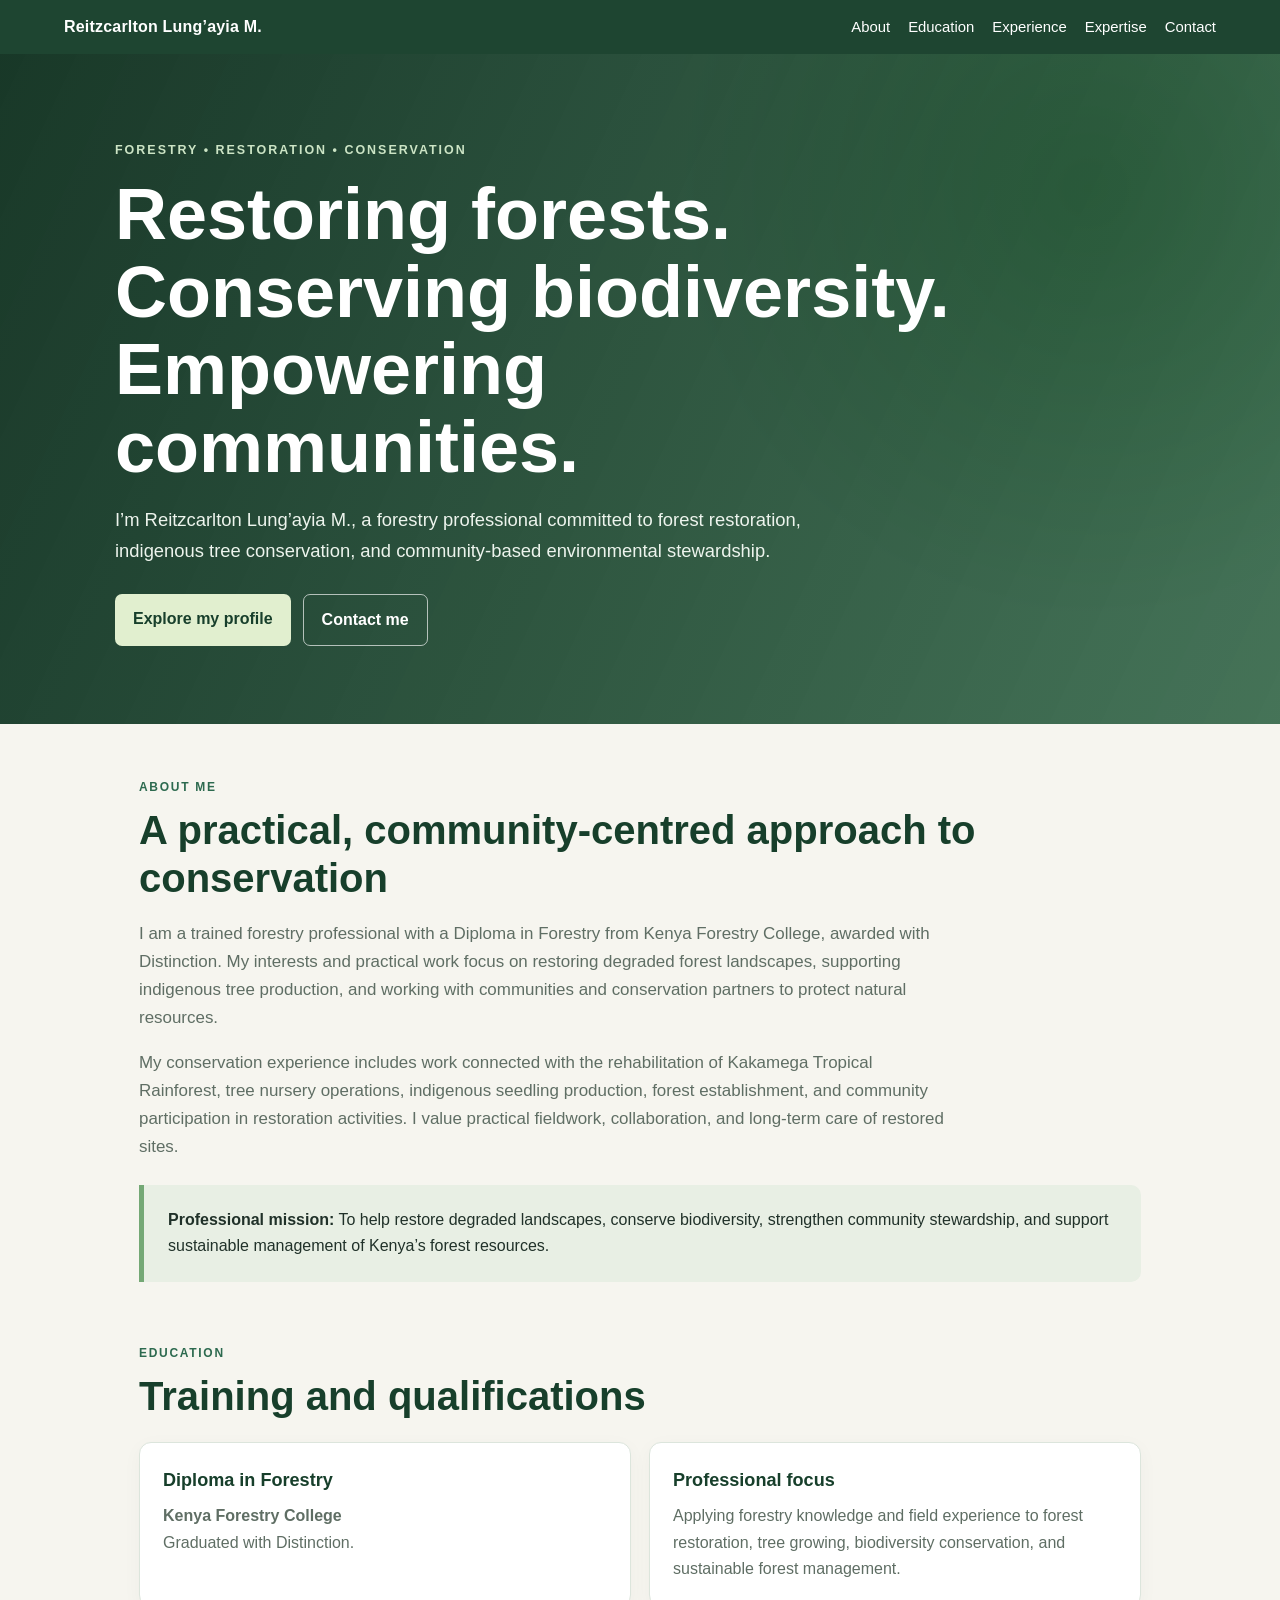
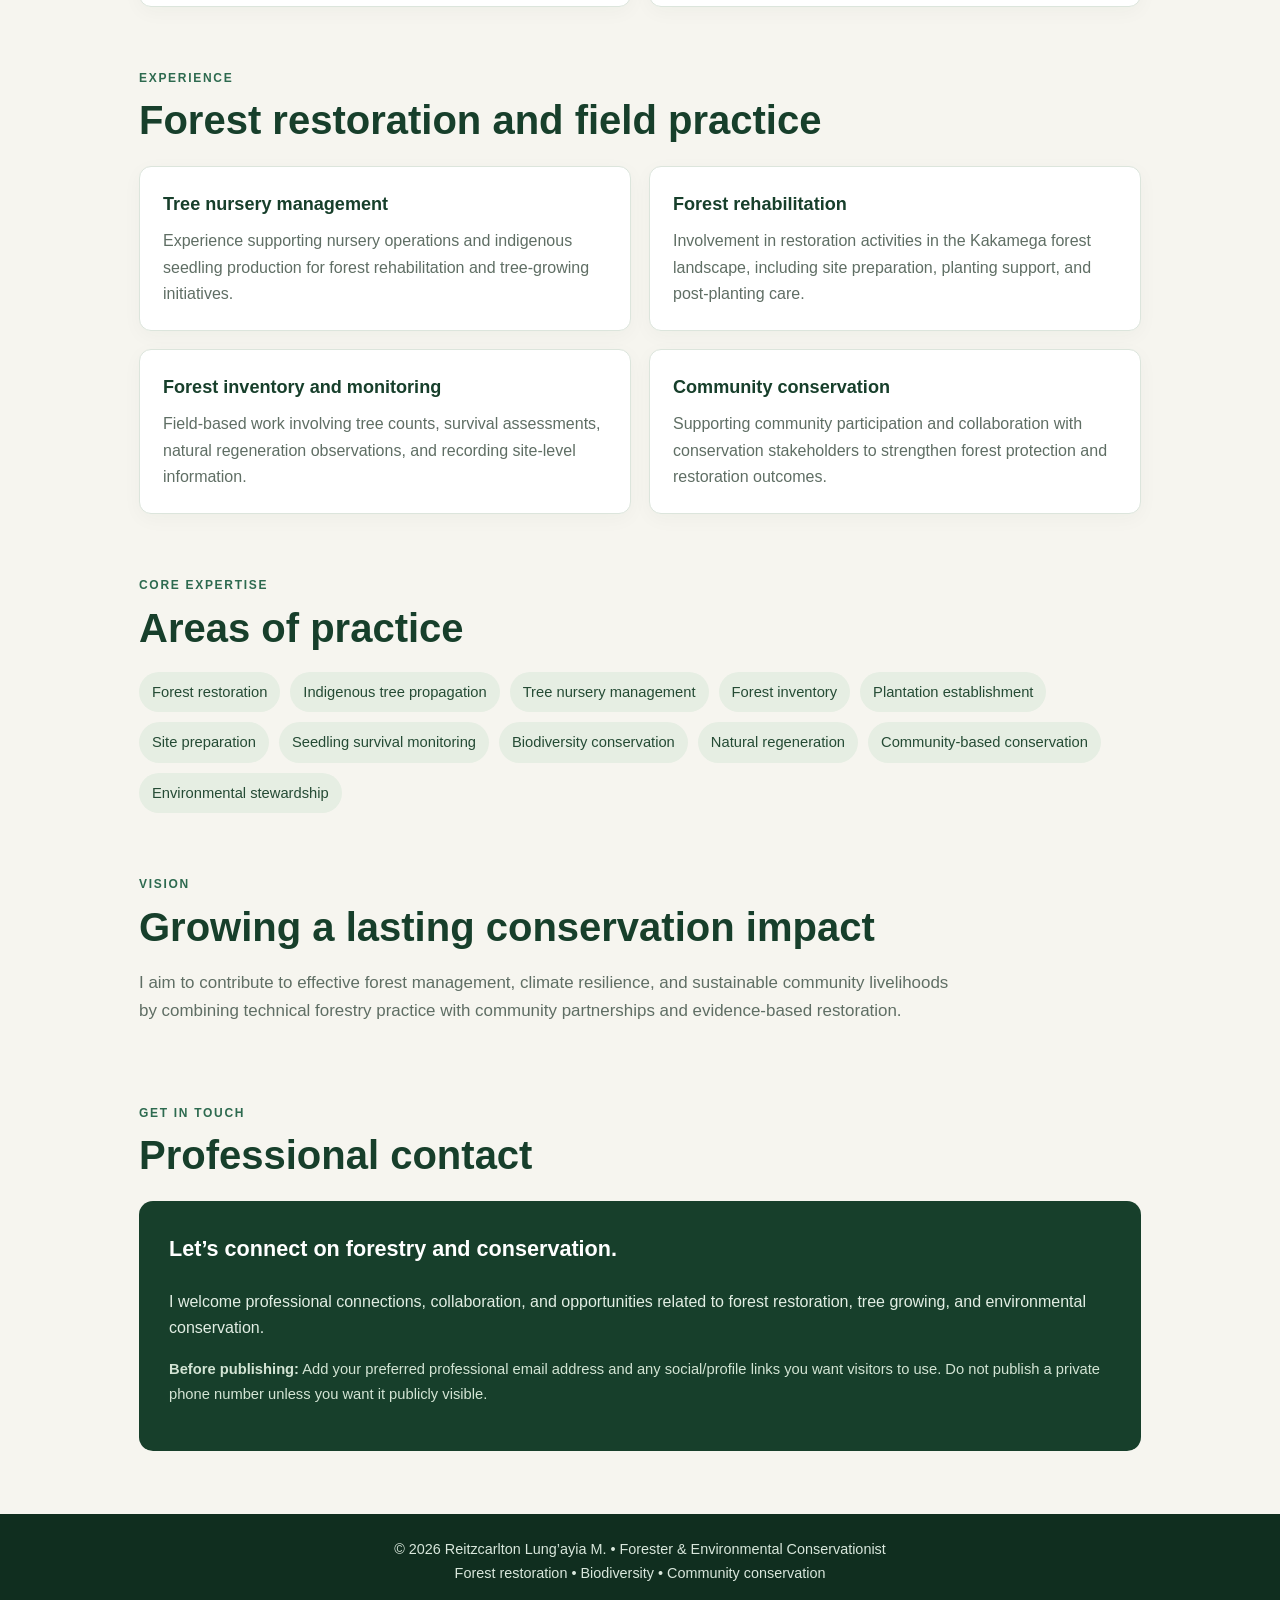
==== index.html @ 5422c167 "Add files via upload" ====
<!DOCTYPE html>
<html lang="en">
<head>
  <meta charset="UTF-8">
  <meta name="viewport" content="width=device-width, initial-scale=1.0">
  <meta name="description" content="Professional portfolio of Reitzcarlton Lung’ayia M., Forester and Environmental Conservationist focused on forest restoration, indigenous trees, and community conservation.">
  <title>Reitzcarlton Lung’ayia M. | Forester & Environmental Conservationist</title>
  <style>
    :root {
      --forest: #173f2b;
      --green: #2d6a4f;
      --leaf: #74a875;
      --cream: #f6f5ef;
      --paper: #ffffff;
      --ink: #203129;
      --muted: #5f6e64;
      --line: #dce5dc;
    }
    * { box-sizing: border-box; }
    html { scroll-behavior: smooth; }
    body {
      margin: 0;
      color: var(--ink);
      background: var(--cream);
      font-family: Arial, Helvetica, sans-serif;
      line-height: 1.65;
    }
    a { color: inherit; }
    .topbar {
      position: sticky; top: 0; z-index: 10;
      background: rgba(23, 63, 43, .97);
      color: white; padding: 14px 5%;
      display: flex; justify-content: space-between; align-items: center; gap: 18px;
    }
    .brand { font-weight: 700; letter-spacing: .2px; }
    nav { display: flex; gap: 18px; flex-wrap: wrap; }
    nav a { color: white; text-decoration: none; font-size: .93rem; }
    nav a:hover { text-decoration: underline; }
    .hero {
      color: white;
      padding: 86px 7% 78px;
      background:
        linear-gradient(115deg, rgba(15,48,32,.96), rgba(35,91,59,.84)),
        radial-gradient(circle at 85% 20%, #7ca66a, transparent 35%);
    }
    .hero-inner { max-width: 1050px; margin: auto; }
    .eyebrow { color: #cce4c5; text-transform: uppercase; letter-spacing: 2px; font-size: .78rem; font-weight: 700; }
    h1 { font-size: clamp(2.4rem, 6vw, 4.5rem); line-height: 1.08; margin: 15px 0; max-width: 850px; }
    .hero p { max-width: 730px; font-size: 1.15rem; color: #edf4ed; }
    .buttons { display: flex; flex-wrap: wrap; gap: 12px; margin-top: 28px; }
    .button { display: inline-block; padding: 12px 18px; border-radius: 7px; font-weight: 700; text-decoration: none; }
    .button.primary { background: #e1efcf; color: var(--forest); }
    .button.secondary { border: 1px solid rgba(255,255,255,.65); color: white; }
    main { max-width: 1050px; margin: auto; padding: 0 24px 55px; }
    section { padding: 54px 0 8px; scroll-margin-top: 75px; }
    .section-label { color: var(--green); text-transform: uppercase; letter-spacing: 1.7px; font-size: .75rem; font-weight: 800; }
    h2 { font-size: clamp(1.8rem, 4vw, 2.5rem); line-height: 1.2; margin: 8px 0 18px; color: var(--forest); }
    .intro { max-width: 820px; color: var(--muted); font-size: 1.06rem; }
    .grid { display: grid; grid-template-columns: repeat(2, minmax(0, 1fr)); gap: 18px; margin-top: 22px; }
    .card { background: var(--paper); border: 1px solid var(--line); border-radius: 12px; padding: 23px; box-shadow: 0 5px 20px rgba(24, 58, 39, .035); }
    .card h3 { color: var(--forest); margin: 0 0 8px; font-size: 1.13rem; }
    .card p { margin: 0; color: var(--muted); }
    .pill-list { display: flex; flex-wrap: wrap; gap: 10px; margin-top: 20px; }
    .pill { background: #e6eee3; color: #254b35; border-radius: 100px; padding: 8px 13px; font-size: .92rem; }
    .highlight { background: #e8efe4; border-left: 5px solid var(--leaf); padding: 22px 24px; border-radius: 0 10px 10px 0; margin-top: 24px; }
    .highlight p { margin: 0; }
    .contact-box { background: var(--forest); color: white; padding: 30px; border-radius: 14px; margin-top: 22px; }
    .contact-box h3 { margin-top: 0; font-size: 1.35rem; }
    .contact-box p { color: #e2eee4; }
    .contact-note { font-size: .92rem; color: #d3e4d4 !important; }
    footer { background: #102e1f; color: #d9e7dc; padding: 24px 5%; text-align: center; font-size: .9rem; }
    @media (max-width: 680px) {
      .topbar { align-items: flex-start; flex-direction: column; }
      nav { gap: 12px; }
      .hero { padding: 62px 6% 58px; }
      main { padding-left: 19px; padding-right: 19px; }
      .grid { grid-template-columns: 1fr; }
    }
  </style>
</head>
<body>
  <header class="topbar">
    <div class="brand">Reitzcarlton Lung’ayia M.</div>
    <nav aria-label="Main navigation">
      <a href="#about">About</a>
      <a href="#education">Education</a>
      <a href="#experience">Experience</a>
      <a href="#skills">Expertise</a>
      <a href="#contact">Contact</a>
    </nav>
  </header>

  <section class="hero">
    <div class="hero-inner">
      <div class="eyebrow">Forestry • Restoration • Conservation</div>
      <h1>Restoring forests.<br>Conserving biodiversity.<br>Empowering communities.</h1>
      <p>I’m Reitzcarlton Lung’ayia M., a forestry professional committed to forest restoration, indigenous tree conservation, and community-based environmental stewardship.</p>
      <div class="buttons">
        <a class="button primary" href="#about">Explore my profile</a>
        <a class="button secondary" href="#contact">Contact me</a>
      </div>
    </div>
  </section>

  <main>
    <section id="about">
      <div class="section-label">About me</div>
      <h2>A practical, community-centred approach to conservation</h2>
      <p class="intro">I am a trained forestry professional with a Diploma in Forestry from Kenya Forestry College, awarded with Distinction. My interests and practical work focus on restoring degraded forest landscapes, supporting indigenous tree production, and working with communities and conservation partners to protect natural resources.</p>
      <p class="intro">My conservation experience includes work connected with the rehabilitation of Kakamega Tropical Rainforest, tree nursery operations, indigenous seedling production, forest establishment, and community participation in restoration activities. I value practical fieldwork, collaboration, and long-term care of restored sites.</p>
      <div class="highlight">
        <p><strong>Professional mission:</strong> To help restore degraded landscapes, conserve biodiversity, strengthen community stewardship, and support sustainable management of Kenya’s forest resources.</p>
      </div>
    </section>

    <section id="education">
      <div class="section-label">Education</div>
      <h2>Training and qualifications</h2>
      <div class="grid">
        <article class="card">
          <h3>Diploma in Forestry</h3>
          <p><strong>Kenya Forestry College</strong><br>Graduated with Distinction.</p>
        </article>
        <article class="card">
          <h3>Professional focus</h3>
          <p>Applying forestry knowledge and field experience to forest restoration, tree growing, biodiversity conservation, and sustainable forest management.</p>
        </article>
      </div>
    </section>

    <section id="experience">
      <div class="section-label">Experience</div>
      <h2>Forest restoration and field practice</h2>
      <div class="grid">
        <article class="card">
          <h3>Tree nursery management</h3>
          <p>Experience supporting nursery operations and indigenous seedling production for forest rehabilitation and tree-growing initiatives.</p>
        </article>
        <article class="card">
          <h3>Forest rehabilitation</h3>
          <p>Involvement in restoration activities in the Kakamega forest landscape, including site preparation, planting support, and post-planting care.</p>
        </article>
        <article class="card">
          <h3>Forest inventory and monitoring</h3>
          <p>Field-based work involving tree counts, survival assessments, natural regeneration observations, and recording site-level information.</p>
        </article>
        <article class="card">
          <h3>Community conservation</h3>
          <p>Supporting community participation and collaboration with conservation stakeholders to strengthen forest protection and restoration outcomes.</p>
        </article>
      </div>
    </section>

    <section id="skills">
      <div class="section-label">Core expertise</div>
      <h2>Areas of practice</h2>
      <div class="pill-list">
        <span class="pill">Forest restoration</span>
        <span class="pill">Indigenous tree propagation</span>
        <span class="pill">Tree nursery management</span>
        <span class="pill">Forest inventory</span>
        <span class="pill">Plantation establishment</span>
        <span class="pill">Site preparation</span>
        <span class="pill">Seedling survival monitoring</span>
        <span class="pill">Biodiversity conservation</span>
        <span class="pill">Natural regeneration</span>
        <span class="pill">Community-based conservation</span>
        <span class="pill">Environmental stewardship</span>
      </div>
    </section>

    <section id="vision">
      <div class="section-label">Vision</div>
      <h2>Growing a lasting conservation impact</h2>
      <p class="intro">I aim to contribute to effective forest management, climate resilience, and sustainable community livelihoods by combining technical forestry practice with community partnerships and evidence-based restoration.</p>
    </section>

    <section id="contact">
      <div class="section-label">Get in touch</div>
      <h2>Professional contact</h2>
      <div class="contact-box">
        <h3>Let’s connect on forestry and conservation.</h3>
        <p>I welcome professional connections, collaboration, and opportunities related to forest restoration, tree growing, and environmental conservation.</p>
        <p class="contact-note"><strong>Before publishing:</strong> Add your preferred professional email address and any social/profile links you want visitors to use. Do not publish a private phone number unless you want it publicly visible.</p>
        <!-- To add your email, replace the placeholder below with: <a href="mailto:you@example.com">you@example.com</a> -->
      </div>
    </section>
  </main>

  <footer>
    <div>© <span id="year"></span> Reitzcarlton Lung’ayia M. • Forester & Environmental Conservationist</div>
    <div>Forest restoration • Biodiversity • Community conservation</div>
  </footer>
  <script>document.getElementById('year').textContent = new Date().getFullYear();</script>
</body>
</html>
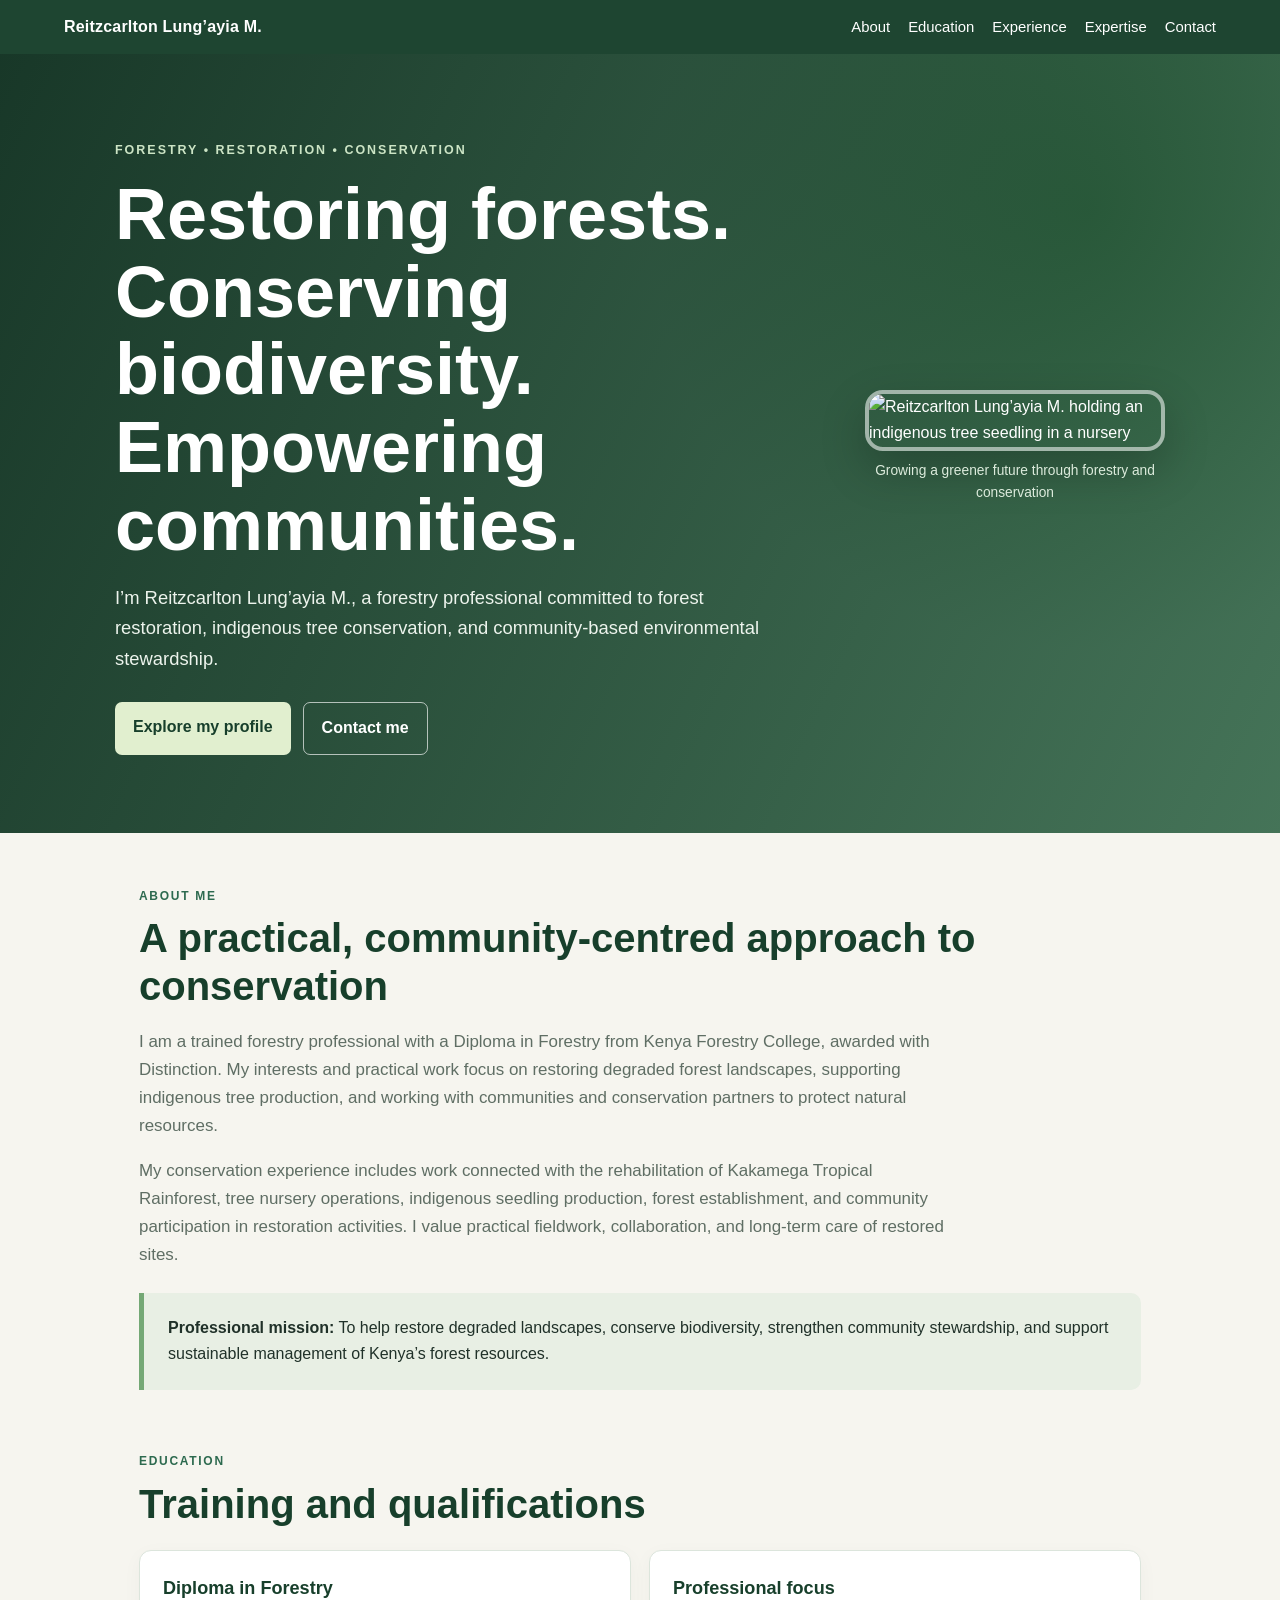
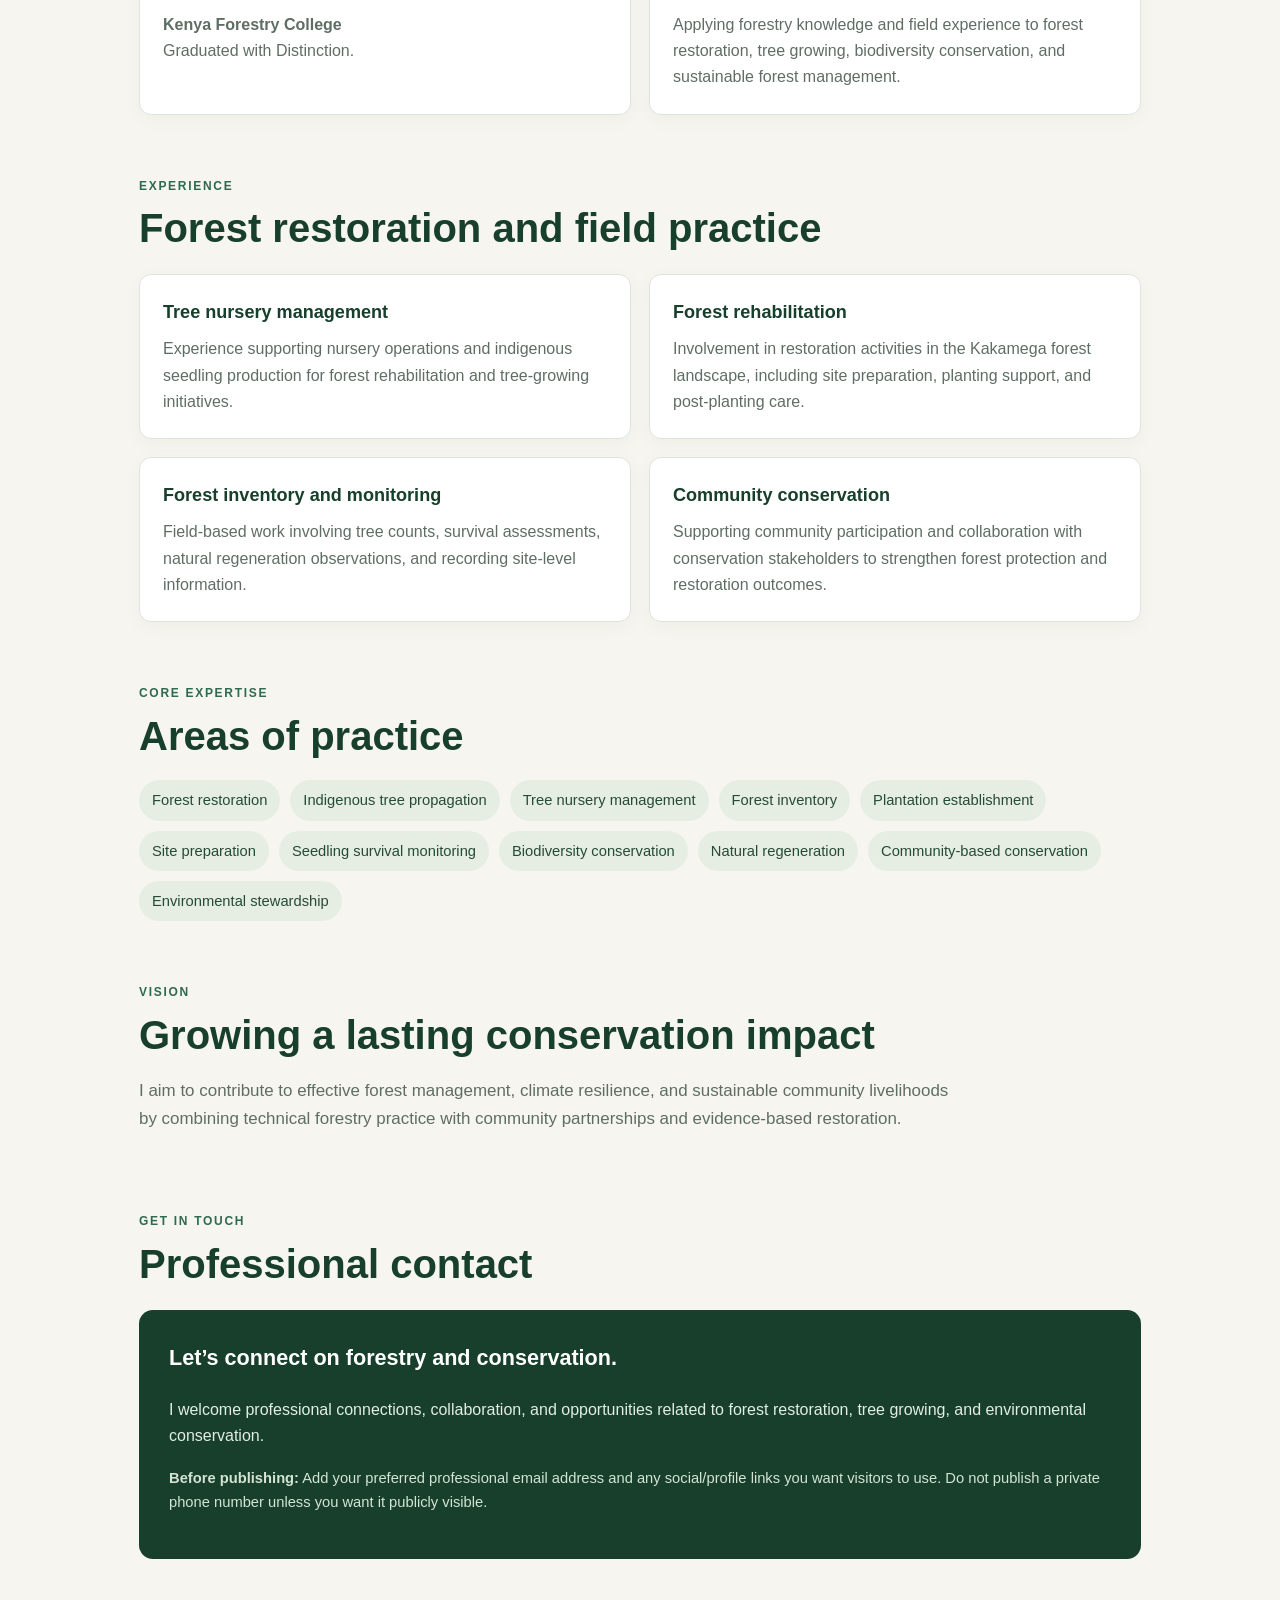
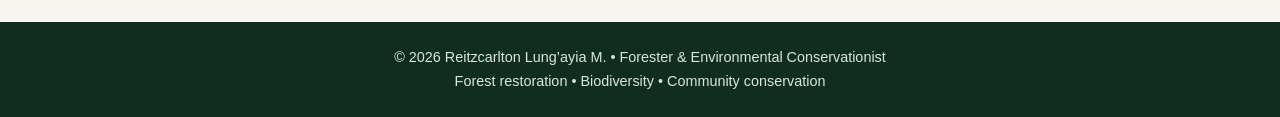
==== commit d3624e38: "Add files via upload" ====
--- a/index.html
+++ b/index.html
@@ -43,7 +43,10 @@
         linear-gradient(115deg, rgba(15,48,32,.96), rgba(35,91,59,.84)),
         radial-gradient(circle at 85% 20%, #7ca66a, transparent 35%);
     }
-    .hero-inner { max-width: 1050px; margin: auto; }
+    .hero-inner { max-width: 1050px; margin: auto; display: grid; grid-template-columns: minmax(0, 1.55fr) minmax(220px, .75fr); gap: 36px; align-items: center; }
+    .portrait-wrap { justify-self: end; width: min(100%, 300px); }
+    .portrait { width: 100%; aspect-ratio: 4 / 5; object-fit: cover; object-position: center 30%; border-radius: 18px; border: 4px solid rgba(255,255,255,.55); box-shadow: 0 18px 45px rgba(0,0,0,.22); }
+    .portrait-caption { color: #dcebdc; font-size: .86rem; margin-top: 9px; text-align: center; }
     .eyebrow { color: #cce4c5; text-transform: uppercase; letter-spacing: 2px; font-size: .78rem; font-weight: 700; }
     h1 { font-size: clamp(2.4rem, 6vw, 4.5rem); line-height: 1.08; margin: 15px 0; max-width: 850px; }
     .hero p { max-width: 730px; font-size: 1.15rem; color: #edf4ed; }
@@ -72,7 +75,9 @@
     @media (max-width: 680px) {
       .topbar { align-items: flex-start; flex-direction: column; }
       nav { gap: 12px; }
-      .hero { padding: 62px 6% 58px; }
+      .hero { padding: 48px 6% 52px; }
+      .hero-inner { grid-template-columns: 1fr; gap: 26px; }
+      .portrait-wrap { justify-self: start; width: min(70%, 250px); }
       main { padding-left: 19px; padding-right: 19px; }
       .grid { grid-template-columns: 1fr; }
     }
@@ -92,12 +97,18 @@
 
   <section class="hero">
     <div class="hero-inner">
-      <div class="eyebrow">Forestry • Restoration • Conservation</div>
-      <h1>Restoring forests.<br>Conserving biodiversity.<br>Empowering communities.</h1>
-      <p>I’m Reitzcarlton Lung’ayia M., a forestry professional committed to forest restoration, indigenous tree conservation, and community-based environmental stewardship.</p>
-      <div class="buttons">
-        <a class="button primary" href="#about">Explore my profile</a>
-        <a class="button secondary" href="#contact">Contact me</a>
+      <div class="hero-copy">
+        <div class="eyebrow">Forestry • Restoration • Conservation</div>
+        <h1>Restoring forests.<br>Conserving biodiversity.<br>Empowering communities.</h1>
+        <p>I’m Reitzcarlton Lung’ayia M., a forestry professional committed to forest restoration, indigenous tree conservation, and community-based environmental stewardship.</p>
+        <div class="buttons">
+          <a class="button primary" href="#about">Explore my profile</a>
+          <a class="button secondary" href="#contact">Contact me</a>
+        </div>
+      </div>
+      <div class="portrait-wrap">
+        <img class="portrait" src="images/profile.jpg" alt="Reitzcarlton Lung’ayia M. holding an indigenous tree seedling in a nursery">
+        <div class="portrait-caption">Growing a greener future through forestry and conservation</div>
       </div>
     </div>
   </section>
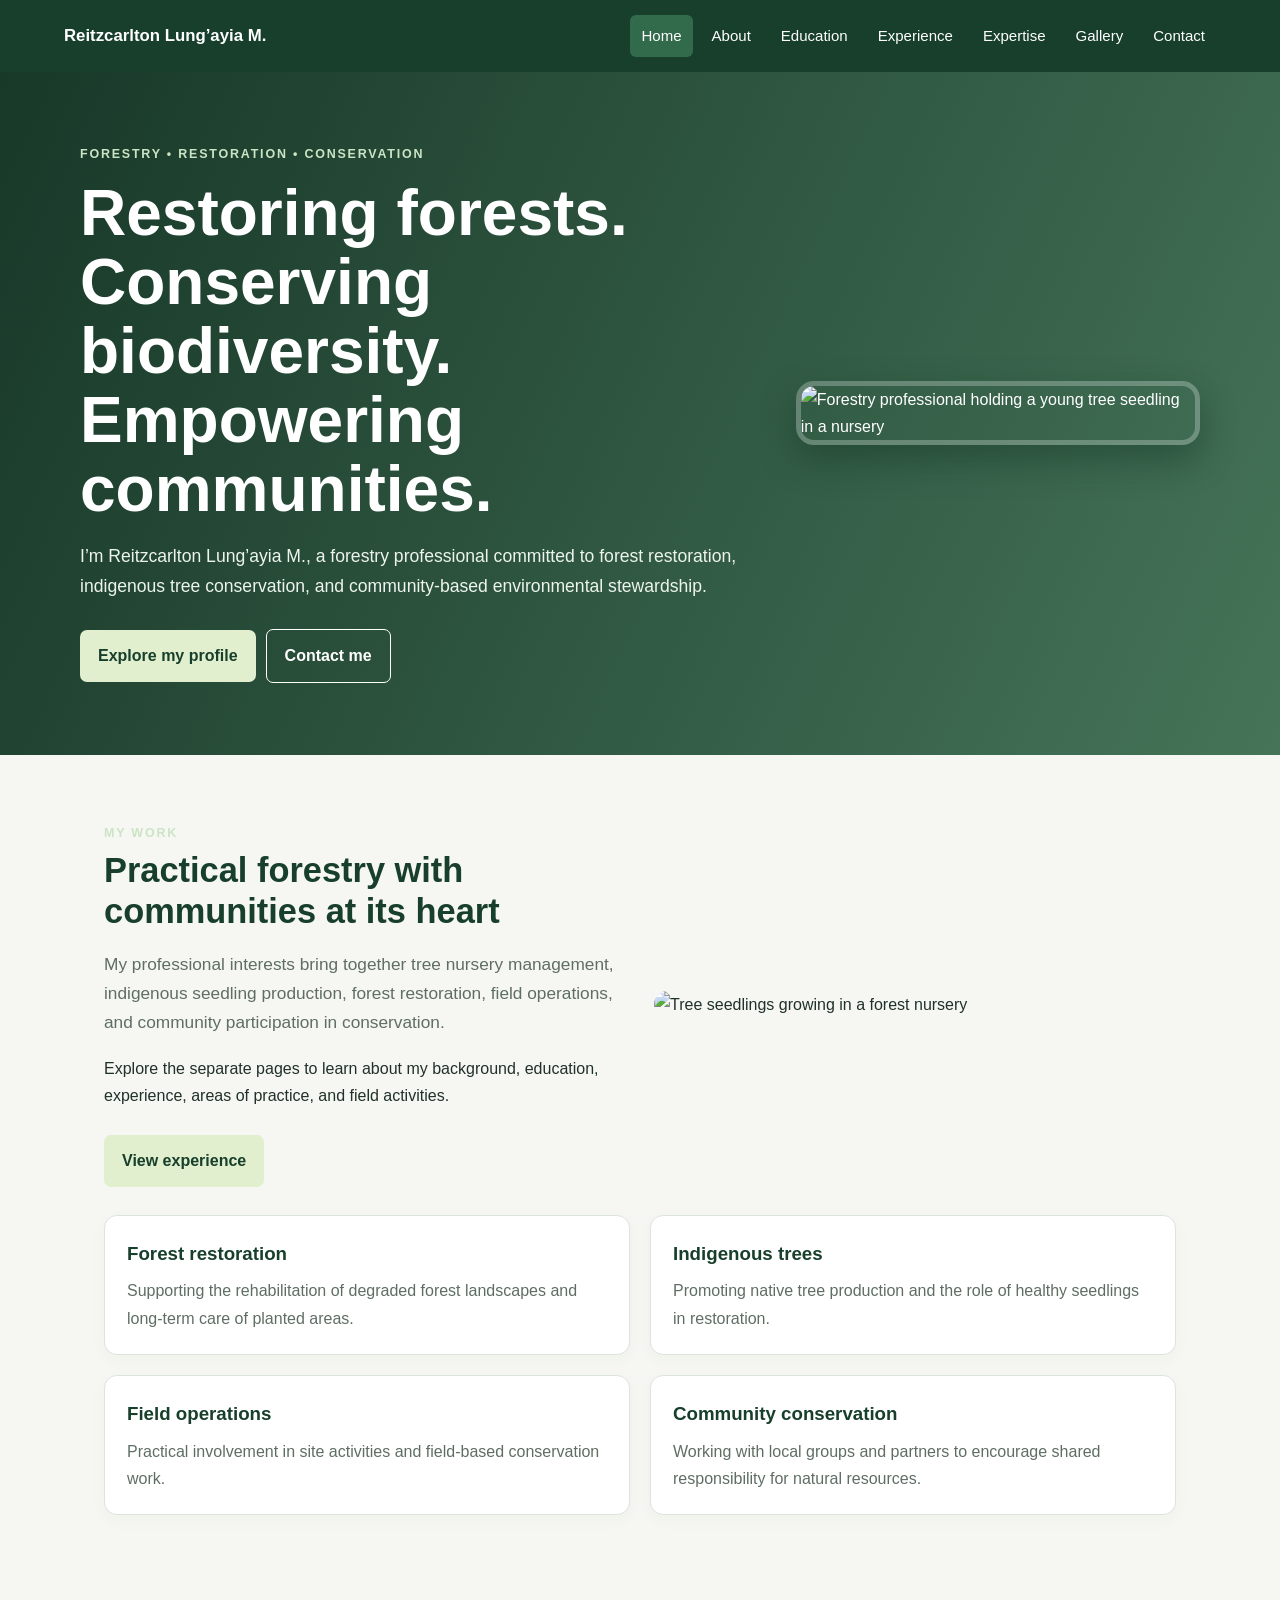
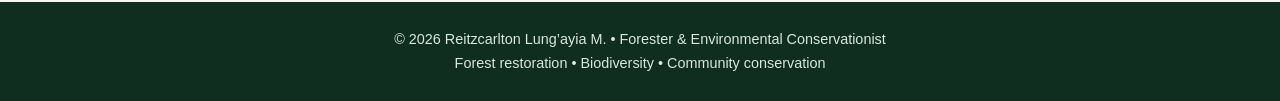
==== commit 3ea5b065: "Add files via upload" ====
--- a/index.html
+++ b/index.html
@@ -1,207 +1 @@
-<!DOCTYPE html>
-<html lang="en">
-<head>
-  <meta charset="UTF-8">
-  <meta name="viewport" content="width=device-width, initial-scale=1.0">
-  <meta name="description" content="Professional portfolio of Reitzcarlton Lung’ayia M., Forester and Environmental Conservationist focused on forest restoration, indigenous trees, and community conservation.">
-  <title>Reitzcarlton Lung’ayia M. | Forester & Environmental Conservationist</title>
-  <style>
-    :root {
-      --forest: #173f2b;
-      --green: #2d6a4f;
-      --leaf: #74a875;
-      --cream: #f6f5ef;
-      --paper: #ffffff;
-      --ink: #203129;
-      --muted: #5f6e64;
-      --line: #dce5dc;
-    }
-    * { box-sizing: border-box; }
-    html { scroll-behavior: smooth; }
-    body {
-      margin: 0;
-      color: var(--ink);
-      background: var(--cream);
-      font-family: Arial, Helvetica, sans-serif;
-      line-height: 1.65;
-    }
-    a { color: inherit; }
-    .topbar {
-      position: sticky; top: 0; z-index: 10;
-      background: rgba(23, 63, 43, .97);
-      color: white; padding: 14px 5%;
-      display: flex; justify-content: space-between; align-items: center; gap: 18px;
-    }
-    .brand { font-weight: 700; letter-spacing: .2px; }
-    nav { display: flex; gap: 18px; flex-wrap: wrap; }
-    nav a { color: white; text-decoration: none; font-size: .93rem; }
-    nav a:hover { text-decoration: underline; }
-    .hero {
-      color: white;
-      padding: 86px 7% 78px;
-      background:
-        linear-gradient(115deg, rgba(15,48,32,.96), rgba(35,91,59,.84)),
-        radial-gradient(circle at 85% 20%, #7ca66a, transparent 35%);
-    }
-    .hero-inner { max-width: 1050px; margin: auto; display: grid; grid-template-columns: minmax(0, 1.55fr) minmax(220px, .75fr); gap: 36px; align-items: center; }
-    .portrait-wrap { justify-self: end; width: min(100%, 300px); }
-    .portrait { width: 100%; aspect-ratio: 4 / 5; object-fit: cover; object-position: center 30%; border-radius: 18px; border: 4px solid rgba(255,255,255,.55); box-shadow: 0 18px 45px rgba(0,0,0,.22); }
-    .portrait-caption { color: #dcebdc; font-size: .86rem; margin-top: 9px; text-align: center; }
-    .eyebrow { color: #cce4c5; text-transform: uppercase; letter-spacing: 2px; font-size: .78rem; font-weight: 700; }
-    h1 { font-size: clamp(2.4rem, 6vw, 4.5rem); line-height: 1.08; margin: 15px 0; max-width: 850px; }
-    .hero p { max-width: 730px; font-size: 1.15rem; color: #edf4ed; }
-    .buttons { display: flex; flex-wrap: wrap; gap: 12px; margin-top: 28px; }
-    .button { display: inline-block; padding: 12px 18px; border-radius: 7px; font-weight: 700; text-decoration: none; }
-    .button.primary { background: #e1efcf; color: var(--forest); }
-    .button.secondary { border: 1px solid rgba(255,255,255,.65); color: white; }
-    main { max-width: 1050px; margin: auto; padding: 0 24px 55px; }
-    section { padding: 54px 0 8px; scroll-margin-top: 75px; }
-    .section-label { color: var(--green); text-transform: uppercase; letter-spacing: 1.7px; font-size: .75rem; font-weight: 800; }
-    h2 { font-size: clamp(1.8rem, 4vw, 2.5rem); line-height: 1.2; margin: 8px 0 18px; color: var(--forest); }
-    .intro { max-width: 820px; color: var(--muted); font-size: 1.06rem; }
-    .grid { display: grid; grid-template-columns: repeat(2, minmax(0, 1fr)); gap: 18px; margin-top: 22px; }
-    .card { background: var(--paper); border: 1px solid var(--line); border-radius: 12px; padding: 23px; box-shadow: 0 5px 20px rgba(24, 58, 39, .035); }
-    .card h3 { color: var(--forest); margin: 0 0 8px; font-size: 1.13rem; }
-    .card p { margin: 0; color: var(--muted); }
-    .pill-list { display: flex; flex-wrap: wrap; gap: 10px; margin-top: 20px; }
-    .pill { background: #e6eee3; color: #254b35; border-radius: 100px; padding: 8px 13px; font-size: .92rem; }
-    .highlight { background: #e8efe4; border-left: 5px solid var(--leaf); padding: 22px 24px; border-radius: 0 10px 10px 0; margin-top: 24px; }
-    .highlight p { margin: 0; }
-    .contact-box { background: var(--forest); color: white; padding: 30px; border-radius: 14px; margin-top: 22px; }
-    .contact-box h3 { margin-top: 0; font-size: 1.35rem; }
-    .contact-box p { color: #e2eee4; }
-    .contact-note { font-size: .92rem; color: #d3e4d4 !important; }
-    footer { background: #102e1f; color: #d9e7dc; padding: 24px 5%; text-align: center; font-size: .9rem; }
-    @media (max-width: 680px) {
-      .topbar { align-items: flex-start; flex-direction: column; }
-      nav { gap: 12px; }
-      .hero { padding: 48px 6% 52px; }
-      .hero-inner { grid-template-columns: 1fr; gap: 26px; }
-      .portrait-wrap { justify-self: start; width: min(70%, 250px); }
-      main { padding-left: 19px; padding-right: 19px; }
-      .grid { grid-template-columns: 1fr; }
-    }
-  </style>
-</head>
-<body>
-  <header class="topbar">
-    <div class="brand">Reitzcarlton Lung’ayia M.</div>
-    <nav aria-label="Main navigation">
-      <a href="#about">About</a>
-      <a href="#education">Education</a>
-      <a href="#experience">Experience</a>
-      <a href="#skills">Expertise</a>
-      <a href="#contact">Contact</a>
-    </nav>
-  </header>
-
-  <section class="hero">
-    <div class="hero-inner">
-      <div class="hero-copy">
-        <div class="eyebrow">Forestry • Restoration • Conservation</div>
-        <h1>Restoring forests.<br>Conserving biodiversity.<br>Empowering communities.</h1>
-        <p>I’m Reitzcarlton Lung’ayia M., a forestry professional committed to forest restoration, indigenous tree conservation, and community-based environmental stewardship.</p>
-        <div class="buttons">
-          <a class="button primary" href="#about">Explore my profile</a>
-          <a class="button secondary" href="#contact">Contact me</a>
-        </div>
-      </div>
-      <div class="portrait-wrap">
-        <img class="portrait" src="images/profile.jpg" alt="Reitzcarlton Lung’ayia M. holding an indigenous tree seedling in a nursery">
-        <div class="portrait-caption">Growing a greener future through forestry and conservation</div>
-      </div>
-    </div>
-  </section>
-
-  <main>
-    <section id="about">
-      <div class="section-label">About me</div>
-      <h2>A practical, community-centred approach to conservation</h2>
-      <p class="intro">I am a trained forestry professional with a Diploma in Forestry from Kenya Forestry College, awarded with Distinction. My interests and practical work focus on restoring degraded forest landscapes, supporting indigenous tree production, and working with communities and conservation partners to protect natural resources.</p>
-      <p class="intro">My conservation experience includes work connected with the rehabilitation of Kakamega Tropical Rainforest, tree nursery operations, indigenous seedling production, forest establishment, and community participation in restoration activities. I value practical fieldwork, collaboration, and long-term care of restored sites.</p>
-      <div class="highlight">
-        <p><strong>Professional mission:</strong> To help restore degraded landscapes, conserve biodiversity, strengthen community stewardship, and support sustainable management of Kenya’s forest resources.</p>
-      </div>
-    </section>
-
-    <section id="education">
-      <div class="section-label">Education</div>
-      <h2>Training and qualifications</h2>
-      <div class="grid">
-        <article class="card">
-          <h3>Diploma in Forestry</h3>
-          <p><strong>Kenya Forestry College</strong><br>Graduated with Distinction.</p>
-        </article>
-        <article class="card">
-          <h3>Professional focus</h3>
-          <p>Applying forestry knowledge and field experience to forest restoration, tree growing, biodiversity conservation, and sustainable forest management.</p>
-        </article>
-      </div>
-    </section>
-
-    <section id="experience">
-      <div class="section-label">Experience</div>
-      <h2>Forest restoration and field practice</h2>
-      <div class="grid">
-        <article class="card">
-          <h3>Tree nursery management</h3>
-          <p>Experience supporting nursery operations and indigenous seedling production for forest rehabilitation and tree-growing initiatives.</p>
-        </article>
-        <article class="card">
-          <h3>Forest rehabilitation</h3>
-          <p>Involvement in restoration activities in the Kakamega forest landscape, including site preparation, planting support, and post-planting care.</p>
-        </article>
-        <article class="card">
-          <h3>Forest inventory and monitoring</h3>
-          <p>Field-based work involving tree counts, survival assessments, natural regeneration observations, and recording site-level information.</p>
-        </article>
-        <article class="card">
-          <h3>Community conservation</h3>
-          <p>Supporting community participation and collaboration with conservation stakeholders to strengthen forest protection and restoration outcomes.</p>
-        </article>
-      </div>
-    </section>
-
-    <section id="skills">
-      <div class="section-label">Core expertise</div>
-      <h2>Areas of practice</h2>
-      <div class="pill-list">
-        <span class="pill">Forest restoration</span>
-        <span class="pill">Indigenous tree propagation</span>
-        <span class="pill">Tree nursery management</span>
-        <span class="pill">Forest inventory</span>
-        <span class="pill">Plantation establishment</span>
-        <span class="pill">Site preparation</span>
-        <span class="pill">Seedling survival monitoring</span>
-        <span class="pill">Biodiversity conservation</span>
-        <span class="pill">Natural regeneration</span>
-        <span class="pill">Community-based conservation</span>
-        <span class="pill">Environmental stewardship</span>
-      </div>
-    </section>
-
-    <section id="vision">
-      <div class="section-label">Vision</div>
-      <h2>Growing a lasting conservation impact</h2>
-      <p class="intro">I aim to contribute to effective forest management, climate resilience, and sustainable community livelihoods by combining technical forestry practice with community partnerships and evidence-based restoration.</p>
-    </section>
-
-    <section id="contact">
-      <div class="section-label">Get in touch</div>
-      <h2>Professional contact</h2>
-      <div class="contact-box">
-        <h3>Let’s connect on forestry and conservation.</h3>
-        <p>I welcome professional connections, collaboration, and opportunities related to forest restoration, tree growing, and environmental conservation.</p>
-        <p class="contact-note"><strong>Before publishing:</strong> Add your preferred professional email address and any social/profile links you want visitors to use. Do not publish a private phone number unless you want it publicly visible.</p>
-        <!-- To add your email, replace the placeholder below with: <a href="mailto:you@example.com">you@example.com</a> -->
-      </div>
-    </section>
-  </main>
-
-  <footer>
-    <div>© <span id="year"></span> Reitzcarlton Lung’ayia M. • Forester & Environmental Conservationist</div>
-    <div>Forest restoration • Biodiversity • Community conservation</div>
-  </footer>
-  <script>document.getElementById('year').textContent = new Date().getFullYear();</script>
-</body>
-</html>
+<!doctype html><html lang="en"><head><meta charset="utf-8"><meta name="viewport" content="width=device-width,initial-scale=1"><meta name="description" content="Professional portfolio of Reitzcarlton Lung’ayia M., Forester and Environmental Conservationist."><title>Home | Reitzcarlton Lung’ayia M.</title><link rel="stylesheet" href="style.css"></head><body><header class="topbar"><a class="brand" href="index.html">Reitzcarlton Lung’ayia M.</a><nav class="nav" aria-label="Main navigation"><a href="index.html" aria-current="page">Home</a><a href="about.html">About</a><a href="education.html">Education</a><a href="experience.html">Experience</a><a href="expertise.html">Expertise</a><a href="gallery.html">Gallery</a><a href="contact.html">Contact</a></nav></header><section class="hero"><div class="hero-inner"><div><div class="eyebrow">Forestry • Restoration • Conservation</div><h1>Restoring forests.<br>Conserving biodiversity.<br>Empowering communities.</h1><p>I’m Reitzcarlton Lung’ayia M., a forestry professional committed to forest restoration, indigenous tree conservation, and community-based environmental stewardship.</p><a class="button primary" href="about.html">Explore my profile</a><a class="button secondary" href="contact.html">Contact me</a></div><img class="hero-photo" src="images/seedling-portrait.jpg" alt="Forestry professional holding a young tree seedling in a nursery"></div></section><main class="wrap"><div class="feature"><div><div class="label">My work</div><h2>Practical forestry with communities at its heart</h2><p class="intro">My professional interests bring together tree nursery management, indigenous seedling production, forest restoration, field operations, and community participation in conservation.</p><p>Explore the separate pages to learn about my background, education, experience, areas of practice, and field activities.</p><a class="button primary" href="experience.html">View experience</a></div><img src="images/tree-nursery.jpg" alt="Tree seedlings growing in a forest nursery"></div><div class="grid"><article class="card"><h3>Forest restoration</h3><p>Supporting the rehabilitation of degraded forest landscapes and long-term care of planted areas.</p></article><article class="card"><h3>Indigenous trees</h3><p>Promoting native tree production and the role of healthy seedlings in restoration.</p></article><article class="card"><h3>Field operations</h3><p>Practical involvement in site activities and field-based conservation work.</p></article><article class="card"><h3>Community conservation</h3><p>Working with local groups and partners to encourage shared responsibility for natural resources.</p></article></div></main><footer>© <span id="year"></span> Reitzcarlton Lung’ayia M. • Forester &amp; Environmental Conservationist<br>Forest restoration • Biodiversity • Community conservation</footer><script>document.getElementById("year").textContent=new Date().getFullYear();</script></body></html>
--- a/style.css
+++ b/style.css
@@ -0,0 +1,3 @@
+
+:root{--forest:#173f2b;--green:#2d6a4f;--cream:#f6f7f2;--ink:#203129;--muted:#5f6e64;--line:#dce5dc;--light:#e6eee3}
+*{box-sizing:border-box}body{margin:0;background:var(--cream);color:var(--ink);font-family:Arial,Helvetica,sans-serif;line-height:1.7}a{color:var(--green)}.topbar{background:var(--forest);color:#fff;padding:15px 5%;display:flex;justify-content:space-between;align-items:center;gap:20px;flex-wrap:wrap}.brand{font-weight:800;font-size:1.05rem;color:#fff;text-decoration:none}.nav{display:flex;gap:8px;flex-wrap:wrap}.nav a{color:#fff;text-decoration:none;padding:8px 11px;border-radius:6px;font-size:.94rem}.nav a:hover,.nav a[aria-current=page]{background:#326b4b}.hero{background:linear-gradient(115deg,rgba(15,48,32,.96),rgba(35,91,59,.84)),url('images/tree-nursery.jpg') center/cover;color:white;padding:72px 6%}.hero-inner{max-width:1120px;margin:auto;display:grid;grid-template-columns:1.25fr .75fr;gap:42px;align-items:center}.eyebrow,.label{text-transform:uppercase;letter-spacing:1.8px;font-weight:800;font-size:.78rem;color:#cce4c5}.hero h1{font-size:clamp(2.3rem,5vw,4.3rem);line-height:1.08;margin:14px 0}.hero p{font-size:1.1rem;max-width:700px;color:#edf4ed}.hero-photo{width:100%;max-height:430px;object-fit:cover;object-position:center 25%;border:5px solid rgba(255,255,255,.25);border-radius:18px;box-shadow:0 15px 35px #102e1f66}.button{display:inline-block;margin:10px 10px 0 0;padding:12px 18px;border-radius:7px;font-weight:700;text-decoration:none}.primary{background:#e1efcf;color:var(--forest)}.secondary{border:1px solid #fff;color:#fff}.wrap{max-width:1120px;margin:auto;padding:40px 24px 65px}.pagehead{background:#e8efe4;padding:34px 24px}.pagehead>div{max-width:1120px;margin:auto}.pagehead h1{font-size:clamp(2rem,4vw,3rem);color:var(--forest);margin:8px 0}.pagehead p{margin:0;max-width:850px;color:var(--muted)}h2{color:var(--forest);font-size:clamp(1.55rem,3vw,2.15rem);line-height:1.2;margin:6px 0 16px}.intro{font-size:1.08rem;color:var(--muted);max-width:900px}.grid{display:grid;grid-template-columns:repeat(2,minmax(0,1fr));gap:20px;margin:22px 0}.card{background:white;border:1px solid var(--line);border-radius:13px;padding:22px;box-shadow:0 5px 18px #183a2708}.card h3{margin:0 0 8px;color:var(--forest)}.card p{margin:0;color:var(--muted)}.card img{width:100%;height:250px;object-fit:cover;border-radius:9px;margin-bottom:14px}.feature{display:grid;grid-template-columns:1fr 1fr;gap:28px;align-items:center;margin:28px 0}.feature img{width:100%;max-height:440px;object-fit:cover;border-radius:14px}.pills{display:flex;flex-wrap:wrap;gap:10px;margin-top:20px}.pill{background:var(--light);color:#254b35;border-radius:100px;padding:8px 13px}.highlight{background:#e8efe4;border-left:5px solid #74a875;padding:22px 24px;border-radius:0 10px 10px 0;margin:24px 0}.contact-box{background:var(--forest);color:#fff;padding:28px;border-radius:14px}.contact-box h2,.contact-box h3{color:#fff}.contact-box p{color:#e2eee4}.contact-box a{color:#e1efcf;overflow-wrap:anywhere}.gallery{display:grid;grid-template-columns:repeat(2,minmax(0,1fr));gap:18px}.gallery figure{margin:0;background:#fff;border:1px solid var(--line);border-radius:12px;padding:12px}.gallery img{display:block;width:100%;height:300px;object-fit:cover;border-radius:8px}.gallery figcaption{padding:10px 3px 3px;color:var(--muted)}footer{background:#102e1f;color:#d9e7dc;padding:25px 5%;text-align:center;font-size:.9rem}footer a{color:#e1efcf}@media(max-width:720px){.topbar{align-items:flex-start}.nav{gap:3px}.nav a{padding:7px;font-size:.86rem}.hero{padding:48px 6%}.hero-inner,.feature{grid-template-columns:1fr}.hero-photo{max-height:390px}.wrap{padding:30px 18px 50px}.grid,.gallery{grid-template-columns:1fr}.gallery img{height:260px}}
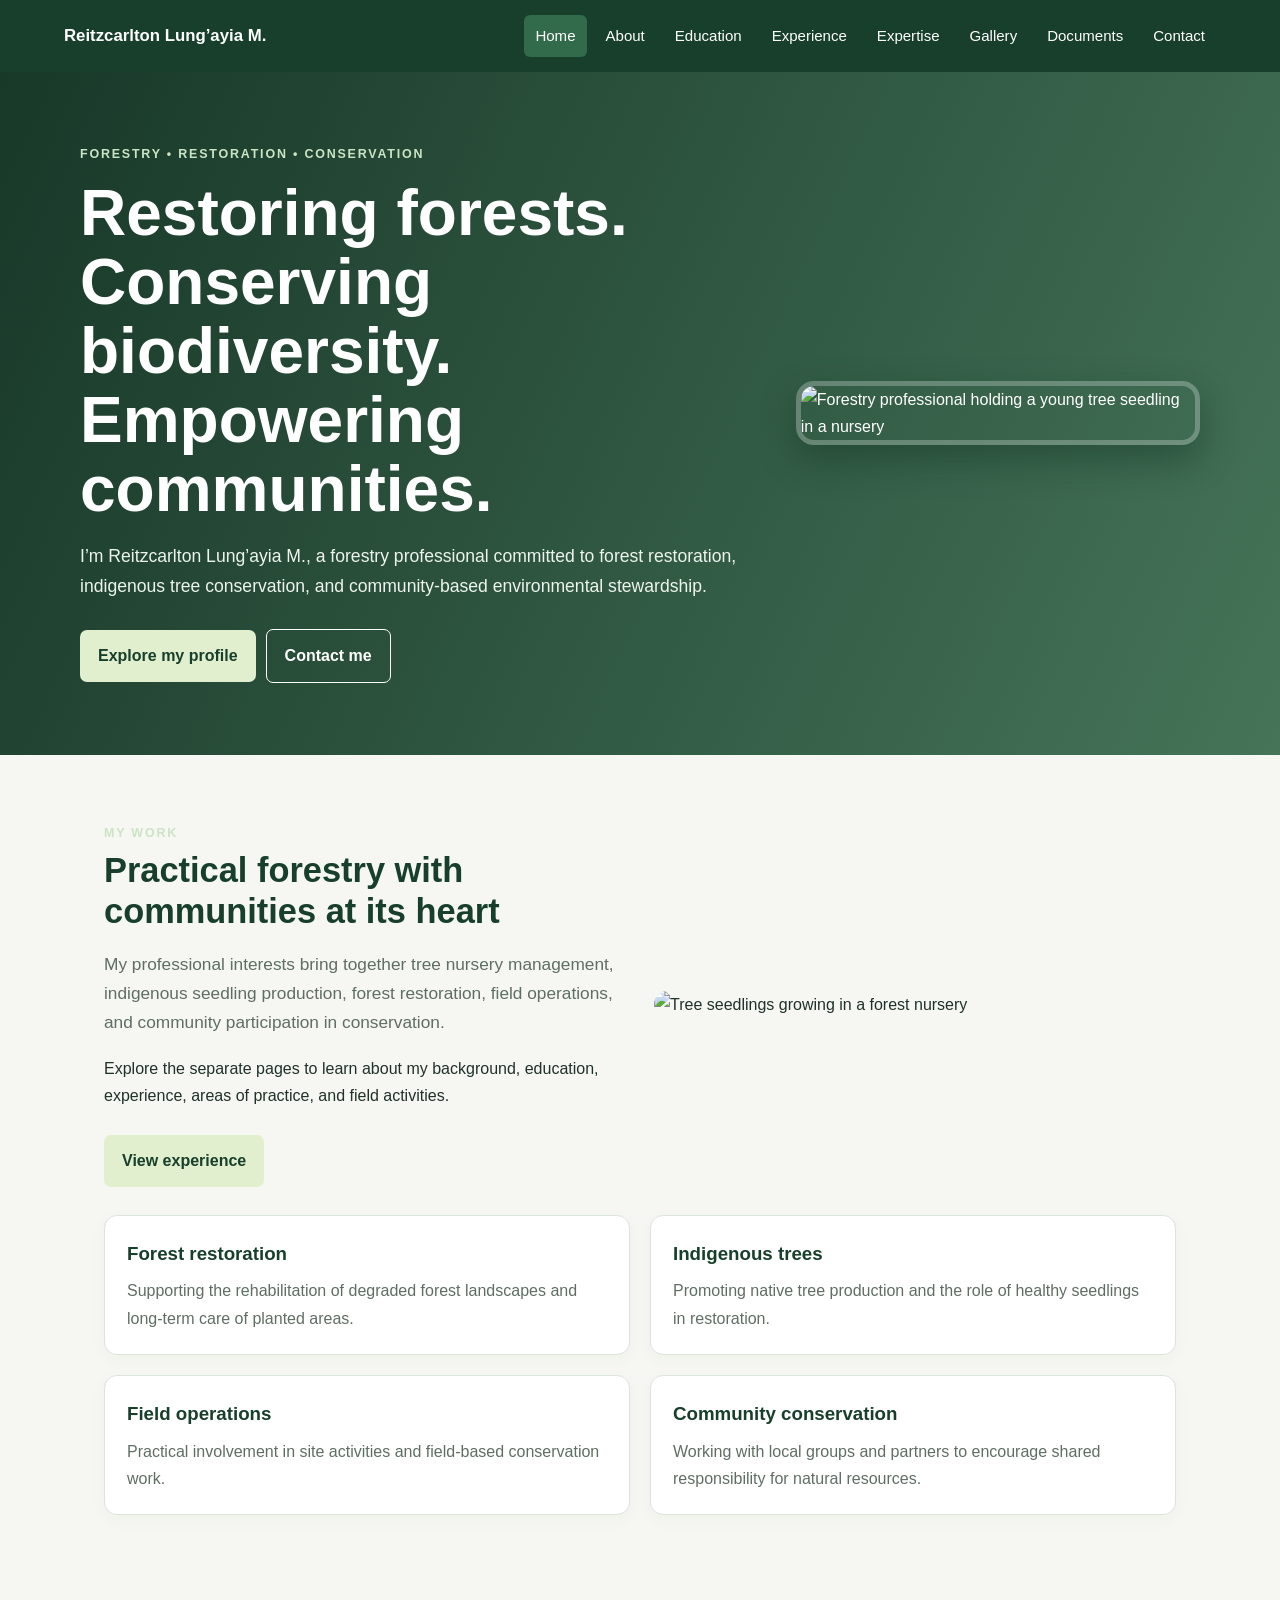
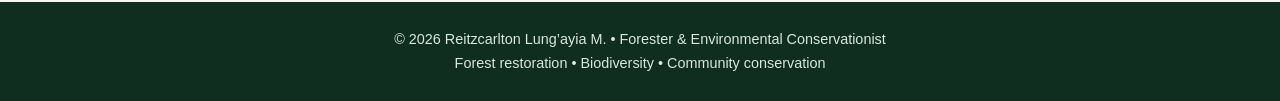
==== commit 6f7c3159: "Add files via upload" ====
--- a/index.html
+++ b/index.html
@@ -1 +1 @@
-<!doctype html><html lang="en"><head><meta charset="utf-8"><meta name="viewport" content="width=device-width,initial-scale=1"><meta name="description" content="Professional portfolio of Reitzcarlton Lung’ayia M., Forester and Environmental Conservationist."><title>Home | Reitzcarlton Lung’ayia M.</title><link rel="stylesheet" href="style.css"></head><body><header class="topbar"><a class="brand" href="index.html">Reitzcarlton Lung’ayia M.</a><nav class="nav" aria-label="Main navigation"><a href="index.html" aria-current="page">Home</a><a href="about.html">About</a><a href="education.html">Education</a><a href="experience.html">Experience</a><a href="expertise.html">Expertise</a><a href="gallery.html">Gallery</a><a href="contact.html">Contact</a></nav></header><section class="hero"><div class="hero-inner"><div><div class="eyebrow">Forestry • Restoration • Conservation</div><h1>Restoring forests.<br>Conserving biodiversity.<br>Empowering communities.</h1><p>I’m Reitzcarlton Lung’ayia M., a forestry professional committed to forest restoration, indigenous tree conservation, and community-based environmental stewardship.</p><a class="button primary" href="about.html">Explore my profile</a><a class="button secondary" href="contact.html">Contact me</a></div><img class="hero-photo" src="images/seedling-portrait.jpg" alt="Forestry professional holding a young tree seedling in a nursery"></div></section><main class="wrap"><div class="feature"><div><div class="label">My work</div><h2>Practical forestry with communities at its heart</h2><p class="intro">My professional interests bring together tree nursery management, indigenous seedling production, forest restoration, field operations, and community participation in conservation.</p><p>Explore the separate pages to learn about my background, education, experience, areas of practice, and field activities.</p><a class="button primary" href="experience.html">View experience</a></div><img src="images/tree-nursery.jpg" alt="Tree seedlings growing in a forest nursery"></div><div class="grid"><article class="card"><h3>Forest restoration</h3><p>Supporting the rehabilitation of degraded forest landscapes and long-term care of planted areas.</p></article><article class="card"><h3>Indigenous trees</h3><p>Promoting native tree production and the role of healthy seedlings in restoration.</p></article><article class="card"><h3>Field operations</h3><p>Practical involvement in site activities and field-based conservation work.</p></article><article class="card"><h3>Community conservation</h3><p>Working with local groups and partners to encourage shared responsibility for natural resources.</p></article></div></main><footer>© <span id="year"></span> Reitzcarlton Lung’ayia M. • Forester &amp; Environmental Conservationist<br>Forest restoration • Biodiversity • Community conservation</footer><script>document.getElementById("year").textContent=new Date().getFullYear();</script></body></html>+<!doctype html><html lang="en"><head><meta charset="utf-8"><meta name="viewport" content="width=device-width,initial-scale=1"><meta name="description" content="Professional portfolio of Reitzcarlton Lung’ayia M., Forester and Environmental Conservationist."><title>Home | Reitzcarlton Lung’ayia M.</title><link rel="stylesheet" href="style.css"></head><body><header class="topbar"><a class="brand" href="index.html">Reitzcarlton Lung’ayia M.</a><nav class="nav" aria-label="Main navigation"><a href="index.html" aria-current="page">Home</a><a href="about.html">About</a><a href="education.html">Education</a><a href="experience.html">Experience</a><a href="expertise.html">Expertise</a><a href="gallery.html">Gallery</a><a href="downloads.html">Documents</a><a href="contact.html">Contact</a></nav></header><section class="hero"><div class="hero-inner"><div><div class="eyebrow">Forestry • Restoration • Conservation</div><h1>Restoring forests.<br>Conserving biodiversity.<br>Empowering communities.</h1><p>I’m Reitzcarlton Lung’ayia M., a forestry professional committed to forest restoration, indigenous tree conservation, and community-based environmental stewardship.</p><a class="button primary" href="about.html">Explore my profile</a><a class="button secondary" href="contact.html">Contact me</a></div><img class="hero-photo" src="images/seedling-portrait.jpg" alt="Forestry professional holding a young tree seedling in a nursery"></div></section><main class="wrap"><div class="feature"><div><div class="label">My work</div><h2>Practical forestry with communities at its heart</h2><p class="intro">My professional interests bring together tree nursery management, indigenous seedling production, forest restoration, field operations, and community participation in conservation.</p><p>Explore the separate pages to learn about my background, education, experience, areas of practice, and field activities.</p><a class="button primary" href="experience.html">View experience</a></div><img src="images/tree-nursery.jpg" alt="Tree seedlings growing in a forest nursery"></div><div class="grid"><article class="card"><h3>Forest restoration</h3><p>Supporting the rehabilitation of degraded forest landscapes and long-term care of planted areas.</p></article><article class="card"><h3>Indigenous trees</h3><p>Promoting native tree production and the role of healthy seedlings in restoration.</p></article><article class="card"><h3>Field operations</h3><p>Practical involvement in site activities and field-based conservation work.</p></article><article class="card"><h3>Community conservation</h3><p>Working with local groups and partners to encourage shared responsibility for natural resources.</p></article></div></main><footer>© <span id="year"></span> Reitzcarlton Lung’ayia M. • Forester &amp; Environmental Conservationist<br>Forest restoration • Biodiversity • Community conservation</footer><script>document.getElementById("year").textContent=new Date().getFullYear();</script></body></html>
--- a/style.css
+++ b/style.css
@@ -1,3 +1,3 @@
 
 :root{--forest:#173f2b;--green:#2d6a4f;--cream:#f6f7f2;--ink:#203129;--muted:#5f6e64;--line:#dce5dc;--light:#e6eee3}
-*{box-sizing:border-box}body{margin:0;background:var(--cream);color:var(--ink);font-family:Arial,Helvetica,sans-serif;line-height:1.7}a{color:var(--green)}.topbar{background:var(--forest);color:#fff;padding:15px 5%;display:flex;justify-content:space-between;align-items:center;gap:20px;flex-wrap:wrap}.brand{font-weight:800;font-size:1.05rem;color:#fff;text-decoration:none}.nav{display:flex;gap:8px;flex-wrap:wrap}.nav a{color:#fff;text-decoration:none;padding:8px 11px;border-radius:6px;font-size:.94rem}.nav a:hover,.nav a[aria-current=page]{background:#326b4b}.hero{background:linear-gradient(115deg,rgba(15,48,32,.96),rgba(35,91,59,.84)),url('images/tree-nursery.jpg') center/cover;color:white;padding:72px 6%}.hero-inner{max-width:1120px;margin:auto;display:grid;grid-template-columns:1.25fr .75fr;gap:42px;align-items:center}.eyebrow,.label{text-transform:uppercase;letter-spacing:1.8px;font-weight:800;font-size:.78rem;color:#cce4c5}.hero h1{font-size:clamp(2.3rem,5vw,4.3rem);line-height:1.08;margin:14px 0}.hero p{font-size:1.1rem;max-width:700px;color:#edf4ed}.hero-photo{width:100%;max-height:430px;object-fit:cover;object-position:center 25%;border:5px solid rgba(255,255,255,.25);border-radius:18px;box-shadow:0 15px 35px #102e1f66}.button{display:inline-block;margin:10px 10px 0 0;padding:12px 18px;border-radius:7px;font-weight:700;text-decoration:none}.primary{background:#e1efcf;color:var(--forest)}.secondary{border:1px solid #fff;color:#fff}.wrap{max-width:1120px;margin:auto;padding:40px 24px 65px}.pagehead{background:#e8efe4;padding:34px 24px}.pagehead>div{max-width:1120px;margin:auto}.pagehead h1{font-size:clamp(2rem,4vw,3rem);color:var(--forest);margin:8px 0}.pagehead p{margin:0;max-width:850px;color:var(--muted)}h2{color:var(--forest);font-size:clamp(1.55rem,3vw,2.15rem);line-height:1.2;margin:6px 0 16px}.intro{font-size:1.08rem;color:var(--muted);max-width:900px}.grid{display:grid;grid-template-columns:repeat(2,minmax(0,1fr));gap:20px;margin:22px 0}.card{background:white;border:1px solid var(--line);border-radius:13px;padding:22px;box-shadow:0 5px 18px #183a2708}.card h3{margin:0 0 8px;color:var(--forest)}.card p{margin:0;color:var(--muted)}.card img{width:100%;height:250px;object-fit:cover;border-radius:9px;margin-bottom:14px}.feature{display:grid;grid-template-columns:1fr 1fr;gap:28px;align-items:center;margin:28px 0}.feature img{width:100%;max-height:440px;object-fit:cover;border-radius:14px}.pills{display:flex;flex-wrap:wrap;gap:10px;margin-top:20px}.pill{background:var(--light);color:#254b35;border-radius:100px;padding:8px 13px}.highlight{background:#e8efe4;border-left:5px solid #74a875;padding:22px 24px;border-radius:0 10px 10px 0;margin:24px 0}.contact-box{background:var(--forest);color:#fff;padding:28px;border-radius:14px}.contact-box h2,.contact-box h3{color:#fff}.contact-box p{color:#e2eee4}.contact-box a{color:#e1efcf;overflow-wrap:anywhere}.gallery{display:grid;grid-template-columns:repeat(2,minmax(0,1fr));gap:18px}.gallery figure{margin:0;background:#fff;border:1px solid var(--line);border-radius:12px;padding:12px}.gallery img{display:block;width:100%;height:300px;object-fit:cover;border-radius:8px}.gallery figcaption{padding:10px 3px 3px;color:var(--muted)}footer{background:#102e1f;color:#d9e7dc;padding:25px 5%;text-align:center;font-size:.9rem}footer a{color:#e1efcf}@media(max-width:720px){.topbar{align-items:flex-start}.nav{gap:3px}.nav a{padding:7px;font-size:.86rem}.hero{padding:48px 6%}.hero-inner,.feature{grid-template-columns:1fr}.hero-photo{max-height:390px}.wrap{padding:30px 18px 50px}.grid,.gallery{grid-template-columns:1fr}.gallery img{height:260px}}
+*{box-sizing:border-box}body{margin:0;background:var(--cream);color:var(--ink);font-family:Arial,Helvetica,sans-serif;line-height:1.7}a{color:var(--green)}.topbar{background:var(--forest);color:#fff;padding:15px 5%;display:flex;justify-content:space-between;align-items:center;gap:20px;flex-wrap:wrap}.brand{font-weight:800;font-size:1.05rem;color:#fff;text-decoration:none}.nav{display:flex;gap:8px;flex-wrap:wrap}.nav a{color:#fff;text-decoration:none;padding:8px 11px;border-radius:6px;font-size:.94rem}.nav a:hover,.nav a[aria-current=page]{background:#326b4b}.hero{background:linear-gradient(115deg,rgba(15,48,32,.96),rgba(35,91,59,.84)),url('images/tree-nursery.jpg') center/cover;color:white;padding:72px 6%}.hero-inner{max-width:1120px;margin:auto;display:grid;grid-template-columns:1.25fr .75fr;gap:42px;align-items:center}.eyebrow,.label{text-transform:uppercase;letter-spacing:1.8px;font-weight:800;font-size:.78rem;color:#cce4c5}.hero h1{font-size:clamp(2.3rem,5vw,4.3rem);line-height:1.08;margin:14px 0}.hero p{font-size:1.1rem;max-width:700px;color:#edf4ed}.hero-photo{width:100%;max-height:430px;object-fit:cover;object-position:center 25%;border:5px solid rgba(255,255,255,.25);border-radius:18px;box-shadow:0 15px 35px #102e1f66}.button{display:inline-block;margin:10px 10px 0 0;padding:12px 18px;border-radius:7px;font-weight:700;text-decoration:none}.primary{background:#e1efcf;color:var(--forest)}.secondary{border:1px solid #fff;color:#fff}.wrap{max-width:1120px;margin:auto;padding:40px 24px 65px}.pagehead{background:#e8efe4;padding:34px 24px}.pagehead>div{max-width:1120px;margin:auto}.pagehead h1{font-size:clamp(2rem,4vw,3rem);color:var(--forest);margin:8px 0}.pagehead p{margin:0;max-width:850px;color:var(--muted)}h2{color:var(--forest);font-size:clamp(1.55rem,3vw,2.15rem);line-height:1.2;margin:6px 0 16px}.intro{font-size:1.08rem;color:var(--muted);max-width:900px}.grid{display:grid;grid-template-columns:repeat(2,minmax(0,1fr));gap:20px;margin:22px 0}.card{background:white;border:1px solid var(--line);border-radius:13px;padding:22px;box-shadow:0 5px 18px #183a2708}.card h3{margin:0 0 8px;color:var(--forest)}.card p{margin:0;color:var(--muted)}.card img{width:100%;height:250px;object-fit:cover;border-radius:9px;margin-bottom:14px}.feature{display:grid;grid-template-columns:1fr 1fr;gap:28px;align-items:center;margin:28px 0}.feature img{width:100%;max-height:440px;object-fit:cover;border-radius:14px}.pills{display:flex;flex-wrap:wrap;gap:10px;margin-top:20px}.pill{background:var(--light);color:#254b35;border-radius:100px;padding:8px 13px}.highlight{background:#e8efe4;border-left:5px solid #74a875;padding:22px 24px;border-radius:0 10px 10px 0;margin:24px 0}.contact-box{background:var(--forest);color:#fff;padding:28px;border-radius:14px}.contact-box h2,.contact-box h3{color:#fff}.contact-box p{color:#e2eee4}.contact-box a{color:#e1efcf;overflow-wrap:anywhere}.gallery{display:grid;grid-template-columns:repeat(2,minmax(0,1fr));gap:18px}.gallery figure{margin:0;background:#fff;border:1px solid var(--line);border-radius:12px;padding:12px}.gallery-image-link{display:block;cursor:zoom-in}.gallery img{display:block;width:100%;height:auto;max-height:720px;object-fit:contain;object-position:center;border-radius:8px;background:#eef1eb}.gallery figcaption{padding:10px 3px 3px;color:var(--muted)}footer{background:#102e1f;color:#d9e7dc;padding:25px 5%;text-align:center;font-size:.9rem}footer a{color:#e1efcf}@media(max-width:720px){.topbar{align-items:flex-start}.nav{gap:3px}.nav a{padding:7px;font-size:.86rem}.hero{padding:48px 6%}.hero-inner,.feature{grid-template-columns:1fr}.hero-photo{max-height:390px}.wrap{padding:30px 18px 50px}.grid,.gallery{grid-template-columns:1fr}.gallery img{max-height:none}}
